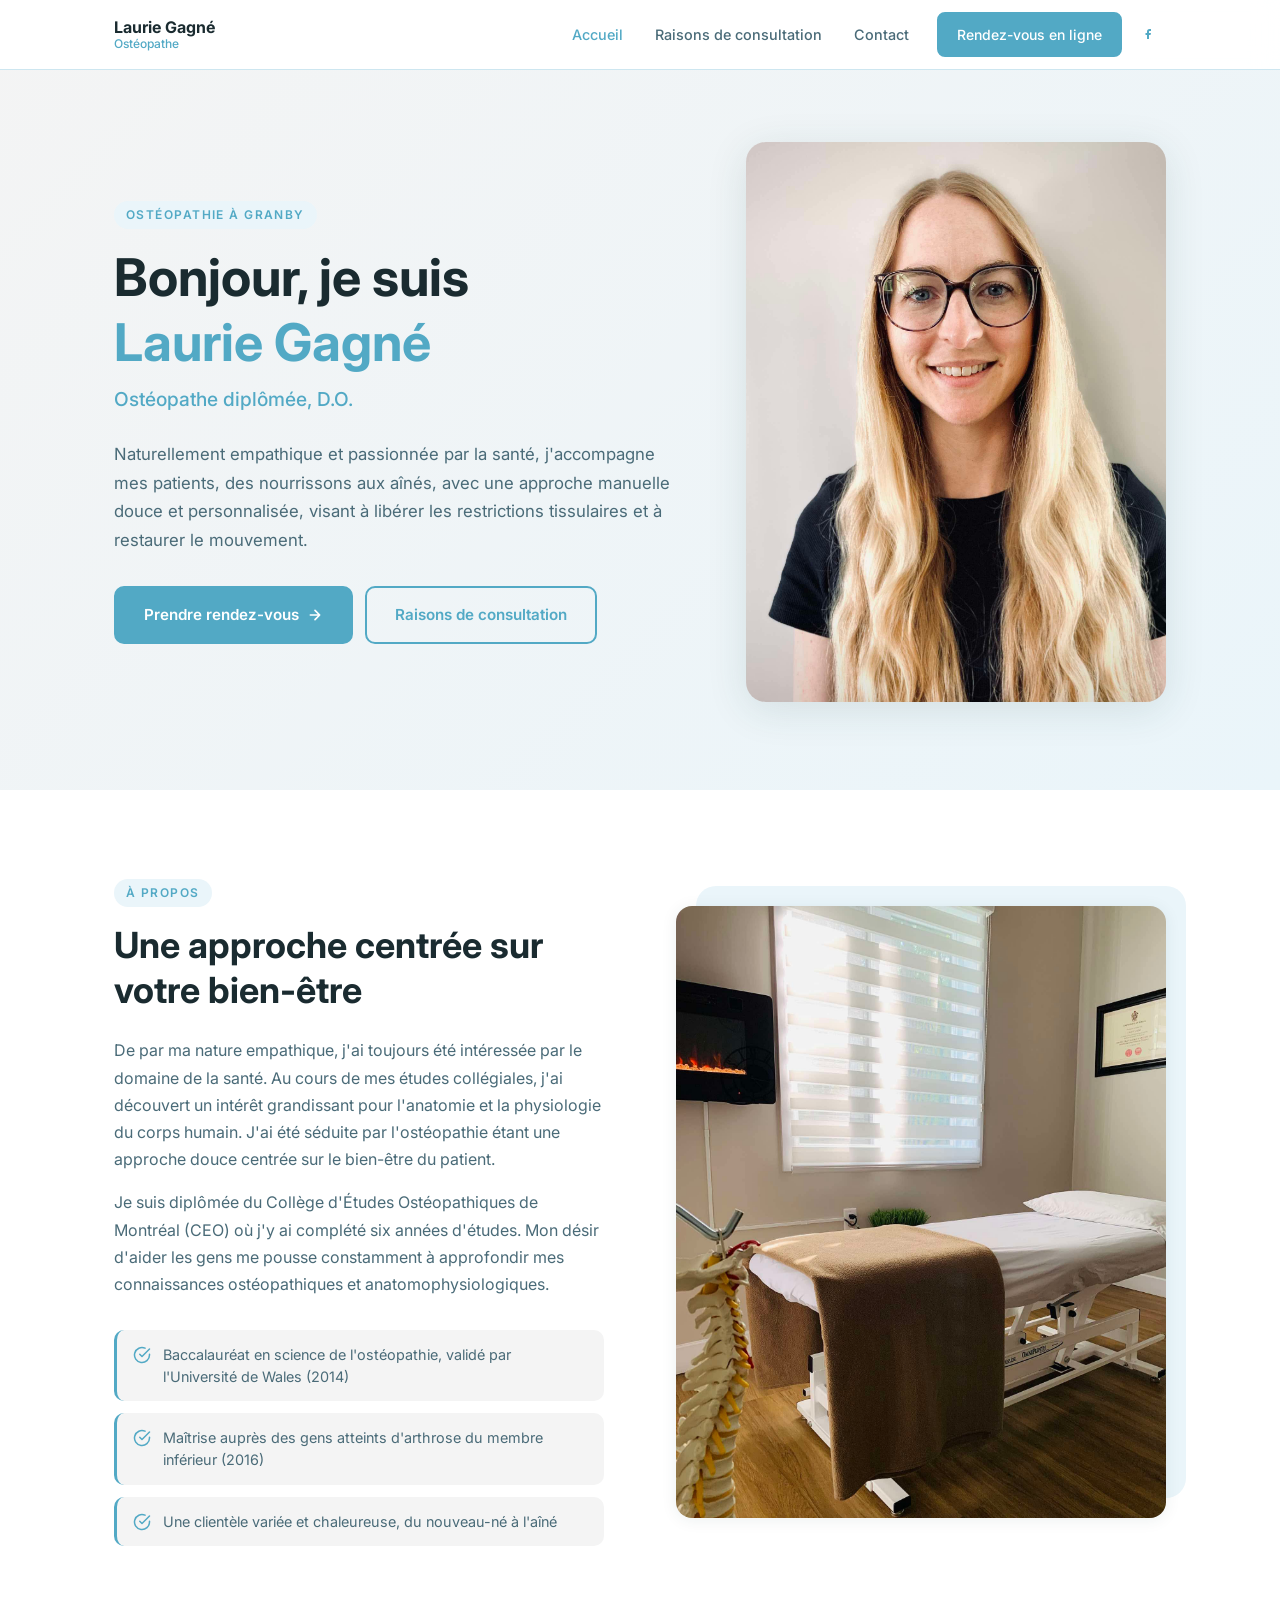
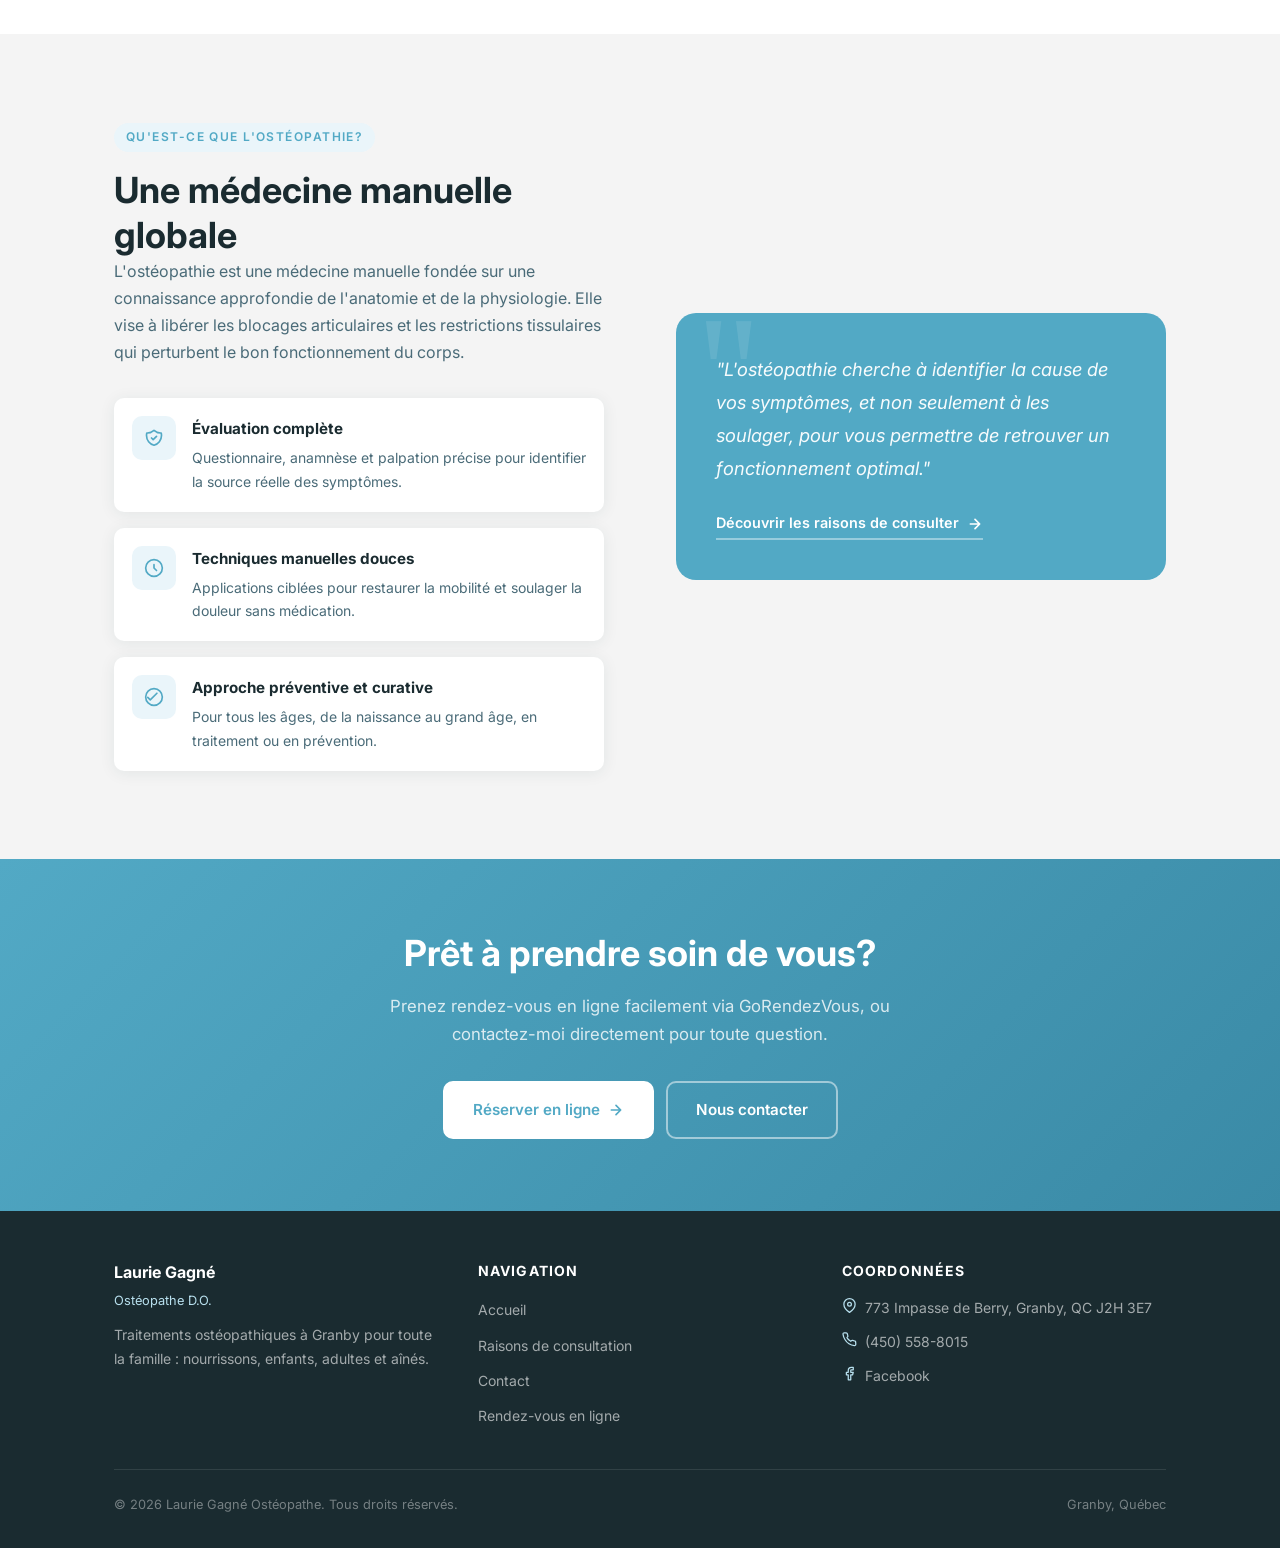
==== index.html @ c9e12b40 "initial commit" ====
<!DOCTYPE html>
<html lang="fr">
<head>
  <meta charset="UTF-8" />
  <meta name="viewport" content="width=device-width, initial-scale=1.0" />
  <title>Laurie Gagné Ostéopathe – Granby, QC</title>
  <meta name="description" content="Laurie Gagné, ostéopathe diplômée à Granby. Traitements manuels pour nourrissons, enfants, adultes et aînés. Prenez rendez-vous en ligne." />
  <link rel="preconnect" href="https://fonts.googleapis.com" />
  <link rel="preconnect" href="https://fonts.gstatic.com" crossorigin />
  <link href="https://fonts.googleapis.com/css2?family=Inter:wght@400;500;600;700&display=swap" rel="stylesheet" />
  <link rel="stylesheet" href="styles.css" />
</head>
<body>

  <!-- NAVIGATION -->
  <nav class="navbar">
    <div class="container">
      <a href="index.html" class="nav-brand">
        <span class="nav-brand-name">Laurie Gagné</span>
        <span class="nav-brand-title">Ostéopathe</span>
      </a>
      <button class="nav-toggle" id="navToggle" aria-label="Menu">
        <span></span><span></span><span></span>
      </button>
      <ul class="nav-links" id="navLinks">
        <li><a href="index.html" class="active">Accueil</a></li>
        <li><a href="raisons-de-consultation.html">Raisons de consultation</a></li>
        <li><a href="contact.html">Contact</a></li>
        <li>
          <a href="https://www.gorendezvous.com/lauriegagneosteo" target="_blank" rel="noopener" class="btn btn-primary">
            Rendez-vous en ligne
          </a>
        </li>
        <li>
          <a href="https://www.facebook.com/lauriegagneosteo" target="_blank" rel="noopener" class="nav-facebook" aria-label="Facebook">
            <svg viewBox="0 0 24 24" xmlns="http://www.w3.org/2000/svg">
              <path d="M18 2h-3a5 5 0 0 0-5 5v3H7v4h3v8h4v-8h3l1-4h-4V7a1 1 0 0 1 1-1h3z"/>
            </svg>
          </a>
        </li>
      </ul>
    </div>
  </nav>

  <!-- HERO -->
  <section class="hero">
    <div class="container">
      <div class="hero-inner">
        <div class="hero-content">
          <span class="section-label">Ostéopathie à Granby</span>
          <h1>Bonjour, je suis<br><span>Laurie Gagné</span></h1>
          <p class="hero-subtitle">Ostéopathe diplômée, D.O.</p>
          <p class="hero-text">
            Naturellement empathique et passionnée par la santé, j'accompagne mes patients, des nourrissons aux aînés, avec une approche manuelle douce et personnalisée, visant à libérer les restrictions tissulaires et à restaurer le mouvement.
          </p>
          <div class="hero-actions">
            <a href="https://www.gorendezvous.com/lauriegagneosteo" target="_blank" rel="noopener" class="btn btn-primary">
              Prendre rendez-vous
              <svg width="16" height="16" viewBox="0 0 24 24" fill="none" stroke="currentColor" stroke-width="2.5" stroke-linecap="round" stroke-linejoin="round"><path d="M5 12h14M12 5l7 7-7 7"/></svg>
            </a>
            <a href="raisons-de-consultation.html" class="btn btn-outline">
              Raisons de consultation
            </a>
          </div>
        </div>

        <div class="hero-image-wrap">
          <img src="public/Laurie_Gagne.jpeg" alt="Laurie Gagné, ostéopathe" class="hero-photo" />
        </div>
      </div>
    </div>
  </section>

  <!-- ABOUT -->
  <section class="about">
    <div class="container">
      <div class="about-inner">
        <div class="about-content">
          <span class="section-label">À propos</span>
          <h2>Une approche centrée sur votre bien-être</h2>
          <p>
            De par ma nature empathique, j'ai toujours été intéressée par le domaine de la santé. Au cours de mes études collégiales, j'ai découvert un intérêt grandissant pour l'anatomie et la physiologie du corps humain. J'ai été séduite par l'ostéopathie étant une approche douce centrée sur le bien-être du patient.
          </p>
          <p>
            Je suis diplômée du Collège d'Études Ostéopathiques de Montréal (CEO) où j'y ai complété six années d'études. Mon désir d'aider les gens me pousse constamment à approfondir mes connaissances ostéopathiques et anatomophysiologiques.
          </p>
          <div class="credentials">
            <div class="credential-item">
              <svg viewBox="0 0 24 24" fill="none" stroke-width="2" stroke-linecap="round" stroke-linejoin="round"><path d="M22 11.08V12a10 10 0 1 1-5.93-9.14"/><polyline points="22 4 12 14.01 9 11.01"/></svg>
              <span>Baccalauréat en science de l'ostéopathie, validé par l'Université de Wales (2014)</span>
            </div>
            <div class="credential-item">
              <svg viewBox="0 0 24 24" fill="none" stroke-width="2" stroke-linecap="round" stroke-linejoin="round"><path d="M22 11.08V12a10 10 0 1 1-5.93-9.14"/><polyline points="22 4 12 14.01 9 11.01"/></svg>
              <span>Maîtrise auprès des gens atteints d'arthrose du membre inférieur (2016)</span>
            </div>
            <div class="credential-item">
              <svg viewBox="0 0 24 24" fill="none" stroke-width="2" stroke-linecap="round" stroke-linejoin="round"><path d="M22 11.08V12a10 10 0 1 1-5.93-9.14"/><polyline points="22 4 12 14.01 9 11.01"/></svg>
              <span>Une clientèle variée et chaleureuse, du nouveau-né à l'aîné</span>
            </div>
          </div>
        </div>

        <div class="about-image-wrap">
          <div class="about-image-bg"></div>
          <img src="public/salon.jpeg" alt="Cabinet d'ostéopathie de Laurie Gagné" class="about-image" />
        </div>
      </div>
    </div>
  </section>

  <!-- OSTEOPATHY -->
  <section class="osteopathy">
    <div class="container">
      <div class="osteopathy-inner">
        <div>
          <span class="section-label">Qu'est-ce que l'ostéopathie?</span>
          <h2>Une médecine manuelle globale</h2>
          <p>
            L'ostéopathie est une médecine manuelle fondée sur une connaissance approfondie de l'anatomie et de la physiologie. Elle vise à libérer les blocages articulaires et les restrictions tissulaires qui perturbent le bon fonctionnement du corps.
          </p>

          <div class="osteopathy-features">
            <div class="feature-card">
              <div class="feature-icon">
                <svg viewBox="0 0 24 24" fill="none" stroke-width="2" stroke-linecap="round" stroke-linejoin="round"><path d="M9 12l2 2 4-4m5.618-4.016A11.955 11.955 0 0 1 12 2.944a11.955 11.955 0 0 1-8.618 3.04A12.02 12.02 0 0 0 3 9c0 5.591 3.824 10.29 9 11.622 5.176-1.332 9-6.03 9-11.622 0-1.042-.133-2.052-.382-3.016z"/></svg>
              </div>
              <div class="feature-text">
                <strong>Évaluation complète</strong>
                <p>Questionnaire, anamnèse et palpation précise pour identifier la source réelle des symptômes.</p>
              </div>
            </div>
            <div class="feature-card">
              <div class="feature-icon">
                <svg viewBox="0 0 24 24" fill="none" stroke-width="2" stroke-linecap="round" stroke-linejoin="round"><circle cx="12" cy="12" r="10"/><path d="M12 8v4l3 3"/></svg>
              </div>
              <div class="feature-text">
                <strong>Techniques manuelles douces</strong>
                <p>Applications ciblées pour restaurer la mobilité et soulager la douleur sans médication.</p>
              </div>
            </div>
            <div class="feature-card">
              <div class="feature-icon">
                <svg viewBox="0 0 24 24" fill="none" stroke-width="2" stroke-linecap="round" stroke-linejoin="round"><path d="M4.5 12.5l3 3 8-8"/><path d="M2 12C2 6.477 6.477 2 12 2s10 4.477 10 10-4.477 10-10 10S2 17.523 2 12z"/></svg>
              </div>
              <div class="feature-text">
                <strong>Approche préventive et curative</strong>
                <p>Pour tous les âges, de la naissance au grand âge, en traitement ou en prévention.</p>
              </div>
            </div>
          </div>
        </div>

        <div class="osteopathy-quote">
          <blockquote>
            "L'ostéopathie cherche à identifier la cause de vos symptômes, et non seulement à les soulager, pour vous permettre de retrouver un fonctionnement optimal."
          </blockquote>
          <a href="raisons-de-consultation.html" class="osteopathy-quote-cta">
            Découvrir les raisons de consulter
            <svg width="16" height="16" viewBox="0 0 24 24" fill="none" stroke="currentColor" stroke-width="2.5" stroke-linecap="round" stroke-linejoin="round"><path d="M5 12h14M12 5l7 7-7 7"/></svg>
          </a>
        </div>
      </div>
    </div>
  </section>

  <!-- CTA BANNER -->
  <section class="cta-banner">
    <div class="container">
      <div class="cta-banner-inner">
        <h2>Prêt à prendre soin de vous?</h2>
        <p>Prenez rendez-vous en ligne facilement via GoRendezVous, ou contactez-moi directement pour toute question.</p>
        <div class="cta-banner-actions">
          <a href="https://www.gorendezvous.com/lauriegagneosteo" target="_blank" rel="noopener" class="btn btn-white">
            Réserver en ligne
            <svg width="16" height="16" viewBox="0 0 24 24" fill="none" stroke="currentColor" stroke-width="2.5" stroke-linecap="round" stroke-linejoin="round"><path d="M5 12h14M12 5l7 7-7 7"/></svg>
          </a>
          <a href="contact.html" class="btn btn-outline" style="color:#fff; border-color:rgba(255,255,255,0.5);">
            Nous contacter
          </a>
        </div>
      </div>
    </div>
  </section>

  <!-- FOOTER -->
  <footer class="footer">
    <div class="container">
      <div class="footer-inner">
        <div>
          <div class="footer-brand-name">Laurie Gagné</div>
          <div class="footer-brand-title">Ostéopathe D.O.</div>
          <p>Traitements ostéopathiques à Granby pour toute la famille : nourrissons, enfants, adultes et aînés.</p>
        </div>
        <div>
          <div class="footer-heading">Navigation</div>
          <ul class="footer-links">
            <li><a href="index.html">Accueil</a></li>
            <li><a href="raisons-de-consultation.html">Raisons de consultation</a></li>
            <li><a href="contact.html">Contact</a></li>
            <li><a href="https://www.gorendezvous.com/lauriegagneosteo" target="_blank" rel="noopener">Rendez-vous en ligne</a></li>
          </ul>
        </div>
        <div>
          <div class="footer-heading">Coordonnées</div>
          <div class="footer-contact-item">
            <svg viewBox="0 0 24 24" fill="none" stroke-width="2" stroke-linecap="round" stroke-linejoin="round"><path d="M21 10c0 7-9 13-9 13s-9-6-9-13a9 9 0 0 1 18 0z"/><circle cx="12" cy="10" r="3"/></svg>
            <span>773 Impasse de Berry, Granby, QC J2H 3E7</span>
          </div>
          <div class="footer-contact-item">
            <svg viewBox="0 0 24 24" fill="none" stroke-width="2" stroke-linecap="round" stroke-linejoin="round"><path d="M22 16.92v3a2 2 0 0 1-2.18 2 19.79 19.79 0 0 1-8.63-3.07A19.5 19.5 0 0 1 4.69 12 19.79 19.79 0 0 1 1.61 3.47 2 2 0 0 1 3.6 1.27h3a2 2 0 0 1 2 1.72c.127.96.361 1.903.7 2.81a2 2 0 0 1-.45 2.11L7.91 8.91a16 16 0 0 0 6 6l.96-.96a2 2 0 0 1 2.11-.45c.907.339 1.85.573 2.81.7A2 2 0 0 1 21.73 16.92z"/></svg>
            <a href="tel:4505588015">(450) 558-8015</a>
          </div>
          <div class="footer-contact-item">
            <svg viewBox="0 0 24 24" fill="none" stroke-width="2" stroke-linecap="round" stroke-linejoin="round"><path d="M18 2h-3a5 5 0 0 0-5 5v3H7v4h3v8h4v-8h3l1-4h-4V7a1 1 0 0 1 1-1h3z"/></svg>
            <a href="https://www.facebook.com/lauriegagneosteo" target="_blank" rel="noopener">Facebook</a>
          </div>
        </div>
      </div>
      <div class="footer-bottom">
        <span>© <span id="year"></span> Laurie Gagné Ostéopathe. Tous droits réservés.</span>
        <span>Granby, Québec</span>
      </div>
    </div>
  </footer>

  <script>
    const toggle = document.getElementById('navToggle');
    const links  = document.getElementById('navLinks');
    toggle.addEventListener('click', () => {
      toggle.classList.toggle('open');
      links.classList.toggle('open');
    });
    document.getElementById('year').textContent = new Date().getFullYear();
  </script>
</body>
</html>
---- styles.css ----
/* =============================================
   RESET & BASE
   ============================================= */
*, *::before, *::after {
  box-sizing: border-box;
  margin: 0;
  padding: 0;
}

:root {
  --primary:       #52a9c5;
  --primary-dark:  #3a8aa6;
  --primary-light: #EAF5FA;
  --accent:        #B8E0EE;
  --text:          #1A2B30;
  --text-muted:    #4A6B78;
  --bg:            #FFFFFF;
  --bg-alt:        #f4f4f4;
  --border:        #CDE6F0;
  --radius:        10px;
  --shadow:        0 2px 16px rgba(30, 70, 62, 0.08);
  --shadow-lg:     0 8px 40px rgba(30, 70, 62, 0.12);
  --nav-height:    70px;
  --font:          'Inter', system-ui, -apple-system, sans-serif;
}

html {
  scroll-behavior: smooth;
}

body {
  font-family: var(--font);
  color: var(--text);
  background: var(--bg);
  line-height: 1.7;
  font-size: 16px;
}

img {
  max-width: 100%;
  display: block;
}

a {
  color: inherit;
  text-decoration: none;
}

ul {
  list-style: none;
}

/* =============================================
   TYPOGRAPHY
   ============================================= */
h1, h2, h3, h4 {
  font-weight: 700;
  line-height: 1.25;
  color: var(--text);
}

h1 { font-size: clamp(2rem, 5vw, 3.25rem); }
h2 { font-size: clamp(1.5rem, 3vw, 2.25rem); }
h3 { font-size: 1.25rem; }

p {
  color: var(--text-muted);
  max-width: 68ch;
}

.section-label {
  display: inline-block;
  font-size: 0.75rem;
  font-weight: 600;
  letter-spacing: 0.12em;
  text-transform: uppercase;
  color: var(--primary);
  background: var(--primary-light);
  padding: 4px 12px;
  border-radius: 100px;
  margin-bottom: 1rem;
}

/* =============================================
   LAYOUT
   ============================================= */
.container {
  width: 100%;
  max-width: 1100px;
  margin: 0 auto;
  padding: 0 24px;
}

section {
  padding: 88px 0;
}

/* =============================================
   BUTTONS
   ============================================= */
.btn {
  display: inline-flex;
  align-items: center;
  gap: 8px;
  padding: 14px 28px;
  border-radius: var(--radius);
  font-weight: 600;
  font-size: 0.95rem;
  cursor: pointer;
  transition: all 0.2s ease;
  border: 2px solid transparent;
  font-family: var(--font);
}

.btn-primary {
  background: var(--primary);
  color: #fff;
  border-color: var(--primary);
}

.btn-primary:hover {
  background: var(--primary-dark);
  border-color: var(--primary-dark);
  transform: translateY(-1px);
  box-shadow: 0 4px 16px rgba(62, 123, 110, 0.35);
}

.btn-outline {
  background: transparent;
  color: var(--primary);
  border-color: var(--primary);
}

.btn-outline:hover {
  background: var(--primary-light);
  transform: translateY(-1px);
}

.btn-white {
  background: #fff;
  color: var(--primary);
  border-color: #fff;
}

.btn-white:hover {
  background: var(--primary-light);
  transform: translateY(-1px);
}

/* =============================================
   NAVIGATION
   ============================================= */
.navbar {
  position: fixed;
  top: 0;
  left: 0;
  right: 0;
  height: var(--nav-height);
  background: rgba(255, 255, 255, 0.95);
  backdrop-filter: blur(12px);
  -webkit-backdrop-filter: blur(12px);
  border-bottom: 1px solid var(--border);
  z-index: 1000;
  display: flex;
  align-items: center;
}

.navbar .container {
  display: flex;
  align-items: center;
  justify-content: space-between;
  width: 100%;
}

.nav-brand {
  display: flex;
  flex-direction: column;
  line-height: 1.2;
}

.nav-brand-name {
  font-weight: 700;
  font-size: 1rem;
  color: var(--text);
}

.nav-brand-title {
  font-size: 0.75rem;
  color: var(--primary);
  font-weight: 500;
}

.nav-links {
  display: flex;
  align-items: center;
  gap: 8px;
}

.nav-links a {
  font-size: 0.9rem;
  font-weight: 500;
  color: var(--text-muted);
  padding: 8px 12px;
  border-radius: 8px;
  transition: color 0.2s, background 0.2s;
}

.nav-links a:hover {
  color: var(--primary);
  background: var(--primary-light);
}

.nav-links a.active {
  color: var(--primary);
}

.nav-links .btn {
  padding: 9px 18px;
  font-size: 0.875rem;
  margin-left: 8px;
  color: #fff;
}

.nav-links .nav-facebook {
  display: flex;
  align-items: center;
  justify-content: center;
  width: 36px;
  height: 36px;
  border-radius: 8px;
  transition: background 0.2s;
}

.nav-links .nav-facebook:hover {
  background: var(--primary-light);
}

.nav-links .nav-facebook svg {
  width: 18px;
  height: 18px;
  fill: var(--primary);
}

/* Mobile menu */
.nav-toggle {
  display: none;
  flex-direction: column;
  gap: 5px;
  cursor: pointer;
  padding: 8px;
  border-radius: 8px;
  transition: background 0.2s;
  background: none;
  border: none;
}

.nav-toggle:hover {
  background: var(--primary-light);
}

.nav-toggle span {
  display: block;
  width: 22px;
  height: 2px;
  background: var(--text);
  border-radius: 2px;
  transition: all 0.25s ease;
}

.nav-toggle.open span:nth-child(1) {
  transform: translateY(7px) rotate(45deg);
}

.nav-toggle.open span:nth-child(2) {
  opacity: 0;
}

.nav-toggle.open span:nth-child(3) {
  transform: translateY(-7px) rotate(-45deg);
}

/* =============================================
   HERO
   ============================================= */
.hero {
  padding-top: calc(var(--nav-height) + 72px);
  padding-bottom: 88px;
  background: linear-gradient(135deg, var(--bg-alt) 0%, var(--primary-light) 100%);
  overflow: hidden;
}

.hero-inner {
  display: grid;
  grid-template-columns: 1fr 420px;
  gap: 64px;
  align-items: center;
}

.hero-content h1 {
  margin-bottom: 0.5rem;
}

.hero-content h1 span {
  color: var(--primary);
}

.hero-subtitle {
  font-size: 1.2rem;
  font-weight: 500;
  color: var(--primary);
  margin-bottom: 1.5rem;
}

.hero-text {
  font-size: 1.05rem;
  margin-bottom: 2rem;
  max-width: 52ch;
}

.hero-actions {
  display: flex;
  gap: 12px;
  flex-wrap: wrap;
}

.hero-image-wrap {
  position: relative;
}

.hero-photo {
  width: 100%;
  aspect-ratio: 3/4;
  border-radius: 20px;
  object-fit: cover;
  box-shadow: var(--shadow-lg);
}

.hero-photo-placeholder {
  width: 100%;
  aspect-ratio: 3/4;
  border-radius: 20px;
  background: linear-gradient(160deg, var(--accent) 0%, var(--primary-light) 100%);
  display: flex;
  flex-direction: column;
  align-items: center;
  justify-content: center;
  gap: 12px;
  color: var(--primary);
  border: 2px dashed var(--primary);
  font-size: 0.9rem;
  font-weight: 500;
  text-align: center;
  padding: 24px;
}

.hero-photo-placeholder svg {
  width: 48px;
  height: 48px;
  opacity: 0.5;
}

.hero-badge {
  position: absolute;
  bottom: -20px;
  left: -20px;
  background: #fff;
  border-radius: var(--radius);
  padding: 14px 18px;
  box-shadow: var(--shadow-lg);
  display: flex;
  align-items: center;
  gap: 12px;
}

.hero-badge-icon {
  width: 40px;
  height: 40px;
  background: var(--primary-light);
  border-radius: 10px;
  display: flex;
  align-items: center;
  justify-content: center;
}

.hero-badge-icon svg {
  width: 20px;
  height: 20px;
  stroke: var(--primary);
}

.hero-badge-text strong {
  display: block;
  font-size: 0.95rem;
  color: var(--text);
}

.hero-badge-text span {
  font-size: 0.78rem;
  color: var(--text-muted);
}

/* =============================================
   ABOUT SECTION
   ============================================= */
.about-inner {
  display: grid;
  grid-template-columns: 1fr 1fr;
  gap: 72px;
  align-items: center;
}

.about-content h2 {
  margin-bottom: 1.5rem;
}

.about-content p {
  margin-bottom: 1rem;
}

.credentials {
  display: flex;
  flex-direction: column;
  gap: 12px;
  margin-top: 2rem;
}

.credential-item {
  display: flex;
  align-items: flex-start;
  gap: 12px;
  padding: 14px 16px;
  background: var(--bg-alt);
  border-radius: var(--radius);
  border-left: 3px solid var(--primary);
}

.credential-item svg {
  width: 18px;
  height: 18px;
  stroke: var(--primary);
  flex-shrink: 0;
  margin-top: 2px;
}

.credential-item span {
  font-size: 0.9rem;
  color: var(--text-muted);
  line-height: 1.5;
}

.about-image-wrap {
  position: relative;
}

.about-image-bg {
  position: absolute;
  inset: -20px -20px 20px 20px;
  background: var(--primary-light);
  border-radius: 20px;
  z-index: 0;
}

.about-image {
  position: relative;
  z-index: 1;
  width: 100%;
  aspect-ratio: 4/5;
  border-radius: 16px;
  object-fit: cover;
  box-shadow: var(--shadow);
}

.about-image-placeholder {
  position: relative;
  z-index: 1;
  width: 100%;
  aspect-ratio: 4/5;
  border-radius: 16px;
  background: var(--primary-light);
  display: flex;
  align-items: center;
  justify-content: center;
  font-size: 0.85rem;
  color: var(--primary);
  font-weight: 500;
  border: 2px dashed var(--primary);
  text-align: center;
  padding: 24px;
}

/* =============================================
   OSTEOPATHY SECTION
   ============================================= */
.osteopathy {
  background: var(--bg-alt);
}

.osteopathy-inner {
  display: grid;
  grid-template-columns: 1fr 1fr;
  gap: 72px;
  align-items: center;
}

.osteopathy-features {
  display: flex;
  flex-direction: column;
  gap: 16px;
  margin-top: 2rem;
}

.feature-card {
  display: flex;
  gap: 16px;
  padding: 18px;
  background: #fff;
  border-radius: var(--radius);
  box-shadow: var(--shadow);
  transition: transform 0.2s, box-shadow 0.2s;
}

.feature-card:hover {
  transform: translateY(-2px);
  box-shadow: var(--shadow-lg);
}

.feature-icon {
  width: 44px;
  height: 44px;
  background: var(--primary-light);
  border-radius: 10px;
  display: flex;
  align-items: center;
  justify-content: center;
  flex-shrink: 0;
}

.feature-icon svg {
  width: 20px;
  height: 20px;
  stroke: var(--primary);
}

.feature-text strong {
  display: block;
  margin-bottom: 4px;
  color: var(--text);
  font-size: 0.95rem;
}

.feature-text p {
  font-size: 0.875rem;
  margin: 0;
}

.osteopathy-quote {
  background: var(--primary);
  color: #fff;
  border-radius: 20px;
  padding: 40px;
  position: relative;
  overflow: hidden;
}

.osteopathy-quote::before {
  content: '"';
  position: absolute;
  top: -20px;
  left: 20px;
  font-size: 160px;
  font-family: Georgia, serif;
  color: rgba(255,255,255,0.1);
  line-height: 1;
}

.osteopathy-quote blockquote {
  font-size: 1.15rem;
  line-height: 1.8;
  color: rgba(255,255,255,0.95);
  font-style: italic;
  position: relative;
  z-index: 1;
  margin-bottom: 1.5rem;
}

.osteopathy-quote-cta {
  display: inline-flex;
  align-items: center;
  gap: 8px;
  color: #fff;
  font-weight: 600;
  font-size: 0.9rem;
  text-decoration: none;
  border-bottom: 2px solid rgba(255,255,255,0.4);
  padding-bottom: 2px;
  transition: border-color 0.2s;
}

.osteopathy-quote-cta:hover {
  border-color: #fff;
}

/* =============================================
   CTA BANNER
   ============================================= */
.cta-banner {
  background: linear-gradient(135deg, var(--primary) 0%, var(--primary-dark) 100%);
  padding: 72px 0;
}

.cta-banner-inner {
  text-align: center;
}

.cta-banner h2 {
  color: #fff;
  margin-bottom: 1rem;
}

.cta-banner p {
  color: rgba(255,255,255,0.8);
  font-size: 1.05rem;
  margin: 0 auto 2rem;
  max-width: 52ch;
}

.cta-banner-actions {
  display: flex;
  gap: 12px;
  justify-content: center;
  flex-wrap: wrap;
}

/* =============================================
   PAGE HERO (inner pages)
   ============================================= */
.page-hero {
  padding-top: calc(var(--nav-height) + 56px);
  padding-bottom: 56px;
  background: linear-gradient(135deg, var(--bg-alt) 0%, var(--primary-light) 100%);
  text-align: center;
}

.page-hero h1 {
  margin-bottom: 1rem;
}

.page-hero p {
  font-size: 1.1rem;
  margin: 0 auto;
  max-width: 56ch;
}

/* =============================================
   CONSULTATION REASONS PAGE
   ============================================= */
.reasons-intro {
  text-align: center;
  margin-bottom: 56px;
}

.reasons-intro p {
  margin: 0 auto;
}

.reasons-grid {
  display: grid;
  grid-template-columns: repeat(auto-fit, minmax(300px, 1fr));
  gap: 28px;
}

.reason-card {
  background: #fff;
  border: 1px solid var(--border);
  border-radius: 16px;
  padding: 28px;
  transition: transform 0.2s, box-shadow 0.2s;
}

.reason-card:hover {
  transform: translateY(-3px);
  box-shadow: var(--shadow-lg);
}

.reason-card-header {
  display: flex;
  align-items: center;
  gap: 14px;
  margin-bottom: 16px;
}

.reason-card-icon {
  width: 48px;
  height: 48px;
  background: var(--primary-light);
  border-radius: 12px;
  display: flex;
  align-items: center;
  justify-content: center;
  flex-shrink: 0;
}

.reason-card-icon svg {
  width: 22px;
  height: 22px;
  stroke: var(--primary);
}

.reason-card h3 {
  color: var(--text);
}

.reason-card ul {
  display: flex;
  flex-direction: column;
  gap: 8px;
}

.reason-card ul li {
  display: flex;
  align-items: flex-start;
  gap: 10px;
  font-size: 0.9rem;
  color: var(--text-muted);
  line-height: 1.5;
}

.reason-card ul li::before {
  content: '';
  width: 6px;
  height: 6px;
  background: var(--primary);
  border-radius: 50%;
  flex-shrink: 0;
  margin-top: 7px;
}

.reasons-note {
  margin-top: 48px;
  padding: 24px 28px;
  background: var(--primary-light);
  border-radius: var(--radius);
  border-left: 4px solid var(--primary);
  font-size: 0.9rem;
  color: var(--text-muted);
}

.reasons-note strong {
  color: var(--text);
}

/* =============================================
   CONTACT PAGE
   ============================================= */
.contact-inner {
  display: grid;
  grid-template-columns: 380px 1fr;
  gap: 56px;
  align-items: start;
}

.contact-info h2 {
  margin-bottom: 0.75rem;
}

.contact-info > p {
  margin-bottom: 2rem;
}

.contact-details {
  display: flex;
  flex-direction: column;
  gap: 16px;
  margin-bottom: 2rem;
}

.contact-detail {
  display: flex;
  align-items: flex-start;
  gap: 14px;
}

.contact-detail-icon {
  width: 40px;
  height: 40px;
  background: var(--primary-light);
  border-radius: 10px;
  display: flex;
  align-items: center;
  justify-content: center;
  flex-shrink: 0;
}

.contact-detail-icon svg {
  width: 18px;
  height: 18px;
  stroke: var(--primary);
}

.contact-detail-text strong {
  display: block;
  font-size: 0.875rem;
  color: var(--text-muted);
  font-weight: 500;
  margin-bottom: 2px;
}

.contact-detail-text a,
.contact-detail-text span {
  font-size: 0.95rem;
  color: var(--text);
  font-weight: 500;
}

.contact-detail-text a:hover {
  color: var(--primary);
  text-decoration: underline;
}

.contact-social {
  display: flex;
  gap: 10px;
  margin-top: 0.5rem;
}

.contact-social a {
  display: flex;
  align-items: center;
  gap: 8px;
  padding: 10px 16px;
  background: var(--bg-alt);
  border-radius: 8px;
  font-size: 0.875rem;
  font-weight: 500;
  color: var(--text);
  transition: background 0.2s, color 0.2s;
  border: 1px solid var(--border);
}

.contact-social a:hover {
  background: var(--primary-light);
  color: var(--primary);
  border-color: var(--primary);
}

.contact-social svg {
  width: 16px;
  height: 16px;
  fill: currentColor;
}

.contact-form-wrap {
  background: var(--bg-alt);
  border-radius: 20px;
  padding: 40px;
}

.contact-form-wrap h3 {
  margin-bottom: 1.5rem;
  color: var(--text);
}

.form-row {
  display: grid;
  grid-template-columns: 1fr 1fr;
  gap: 16px;
}

.form-group {
  display: flex;
  flex-direction: column;
  gap: 6px;
  margin-bottom: 16px;
}

.form-group label {
  font-size: 0.875rem;
  font-weight: 600;
  color: var(--text);
}

.form-group input,
.form-group textarea {
  padding: 12px 16px;
  border: 1.5px solid var(--border);
  border-radius: var(--radius);
  font-family: var(--font);
  font-size: 0.95rem;
  color: var(--text);
  background: #fff;
  transition: border-color 0.2s, box-shadow 0.2s;
  outline: none;
}

.form-group input:focus,
.form-group textarea:focus {
  border-color: var(--primary);
  box-shadow: 0 0 0 3px rgba(62, 123, 110, 0.12);
}

.form-group input::placeholder,
.form-group textarea::placeholder {
  color: #AABDB9;
}

.form-group textarea {
  resize: vertical;
  min-height: 120px;
}

.form-submit {
  width: 100%;
  justify-content: center;
  padding: 15px;
}

.form-success {
  display: none;
  text-align: center;
  padding: 24px;
  background: var(--primary-light);
  border-radius: var(--radius);
  color: var(--primary);
  font-weight: 600;
  margin-top: 16px;
}

.form-success.show {
  display: block;
}

/* =============================================
   MAP
   ============================================= */
.map-section {
  padding: 0 0 88px;
}

.map-embed {
  width: 100%;
  height: 380px;
  border-radius: 16px;
  overflow: hidden;
  box-shadow: var(--shadow);
  border: 1px solid var(--border);
}

.map-embed iframe {
  width: 100%;
  height: 100%;
  border: none;
}

/* =============================================
   FOOTER
   ============================================= */
.footer {
  background: var(--text);
  color: rgba(255,255,255,0.7);
  padding: 48px 0 32px;
}

.footer-inner {
  display: grid;
  grid-template-columns: 1fr 1fr 1fr;
  gap: 40px;
  margin-bottom: 40px;
}

.footer-brand-name {
  font-weight: 700;
  font-size: 1rem;
  color: #fff;
  margin-bottom: 4px;
}

.footer-brand-title {
  font-size: 0.8rem;
  color: var(--accent);
  margin-bottom: 12px;
}

.footer p {
  font-size: 0.875rem;
  color: rgba(255,255,255,0.6);
  max-width: none;
}

.footer-heading {
  font-weight: 700;
  font-size: 0.875rem;
  color: #fff;
  text-transform: uppercase;
  letter-spacing: 0.08em;
  margin-bottom: 14px;
}

.footer-links {
  display: flex;
  flex-direction: column;
  gap: 8px;
}

.footer-links a {
  font-size: 0.875rem;
  color: rgba(255,255,255,0.6);
  transition: color 0.2s;
}

.footer-links a:hover {
  color: var(--accent);
}

.footer-contact-item {
  display: flex;
  align-items: flex-start;
  gap: 8px;
  margin-bottom: 10px;
  font-size: 0.875rem;
  color: rgba(255,255,255,0.6);
}

.footer-contact-item svg {
  width: 15px;
  height: 15px;
  stroke: var(--accent);
  flex-shrink: 0;
  margin-top: 2px;
}

.footer-bottom {
  border-top: 1px solid rgba(255,255,255,0.1);
  padding-top: 24px;
  display: flex;
  justify-content: space-between;
  align-items: center;
  font-size: 0.8rem;
  color: rgba(255,255,255,0.4);
  flex-wrap: wrap;
  gap: 8px;
}

/* =============================================
   RESPONSIVE
   ============================================= */
@media (max-width: 900px) {
  .hero-inner {
    grid-template-columns: 1fr;
  }

  .hero-image-wrap {
    order: -1;
    max-width: 320px;
    margin: 0 auto;
  }

  .hero-badge {
    bottom: -16px;
    left: 0;
  }

  .about-inner,
  .osteopathy-inner {
    grid-template-columns: 1fr;
    gap: 48px;
  }

  .about-image-wrap {
    max-width: 360px;
  }

  .about-image-bg {
    display: none;
  }

  .contact-inner {
    grid-template-columns: 1fr;
  }

  .footer-inner {
    grid-template-columns: 1fr 1fr;
  }
}

@media (max-width: 640px) {
  section {
    padding: 64px 0;
  }

  .nav-links {
    display: none;
    position: absolute;
    top: var(--nav-height);
    left: 0;
    right: 0;
    background: #fff;
    border-bottom: 1px solid var(--border);
    padding: 16px 24px 24px;
    flex-direction: column;
    align-items: flex-start;
    box-shadow: 0 8px 32px rgba(0,0,0,0.08);
  }

  .nav-links.open {
    display: flex;
  }

  .nav-links .btn {
    margin-left: 0;
    margin-top: 8px;
    width: 100%;
    justify-content: center;
  }

  .nav-toggle {
    display: flex;
  }

  .hero-actions {
    flex-direction: column;
  }

  .hero-actions .btn {
    justify-content: center;
  }

  .form-row {
    grid-template-columns: 1fr;
  }

  .contact-form-wrap {
    padding: 24px;
  }

  .footer-inner {
    grid-template-columns: 1fr;
  }

  .footer-bottom {
    flex-direction: column;
    text-align: center;
  }
}
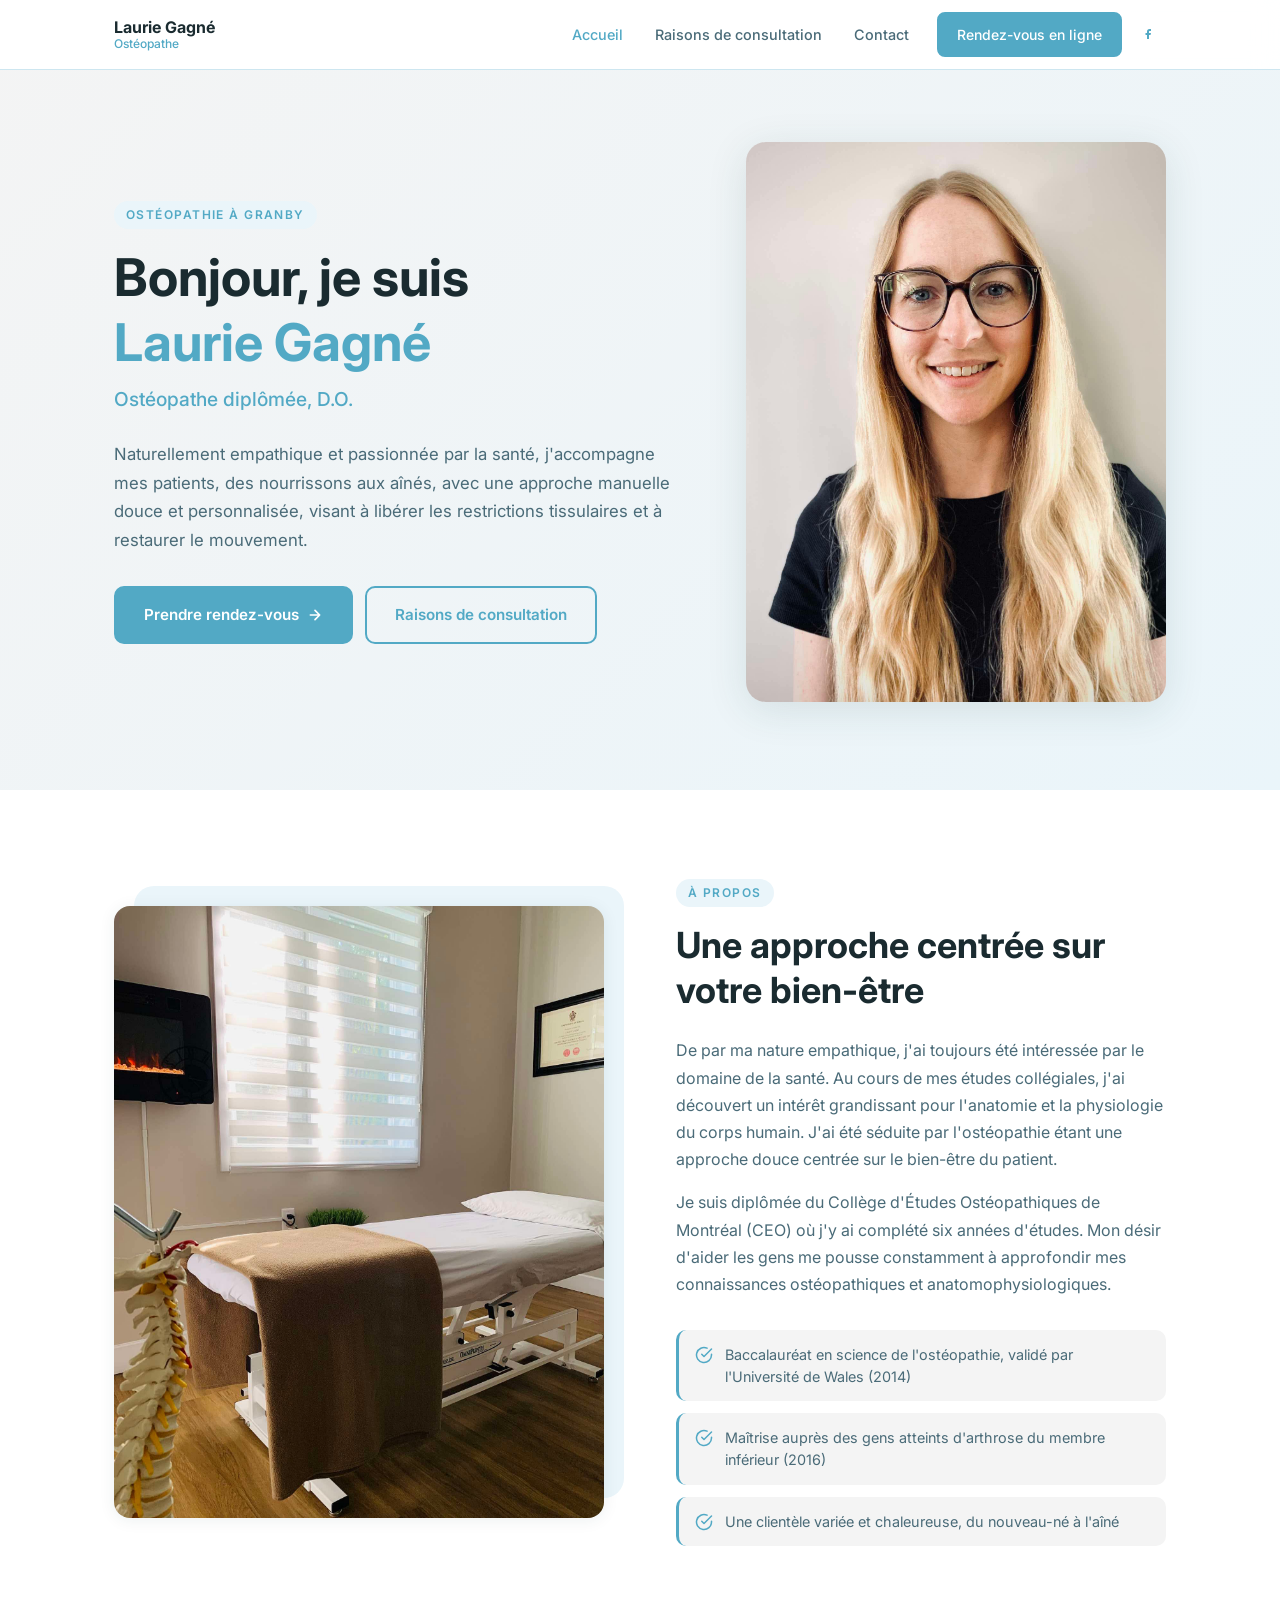
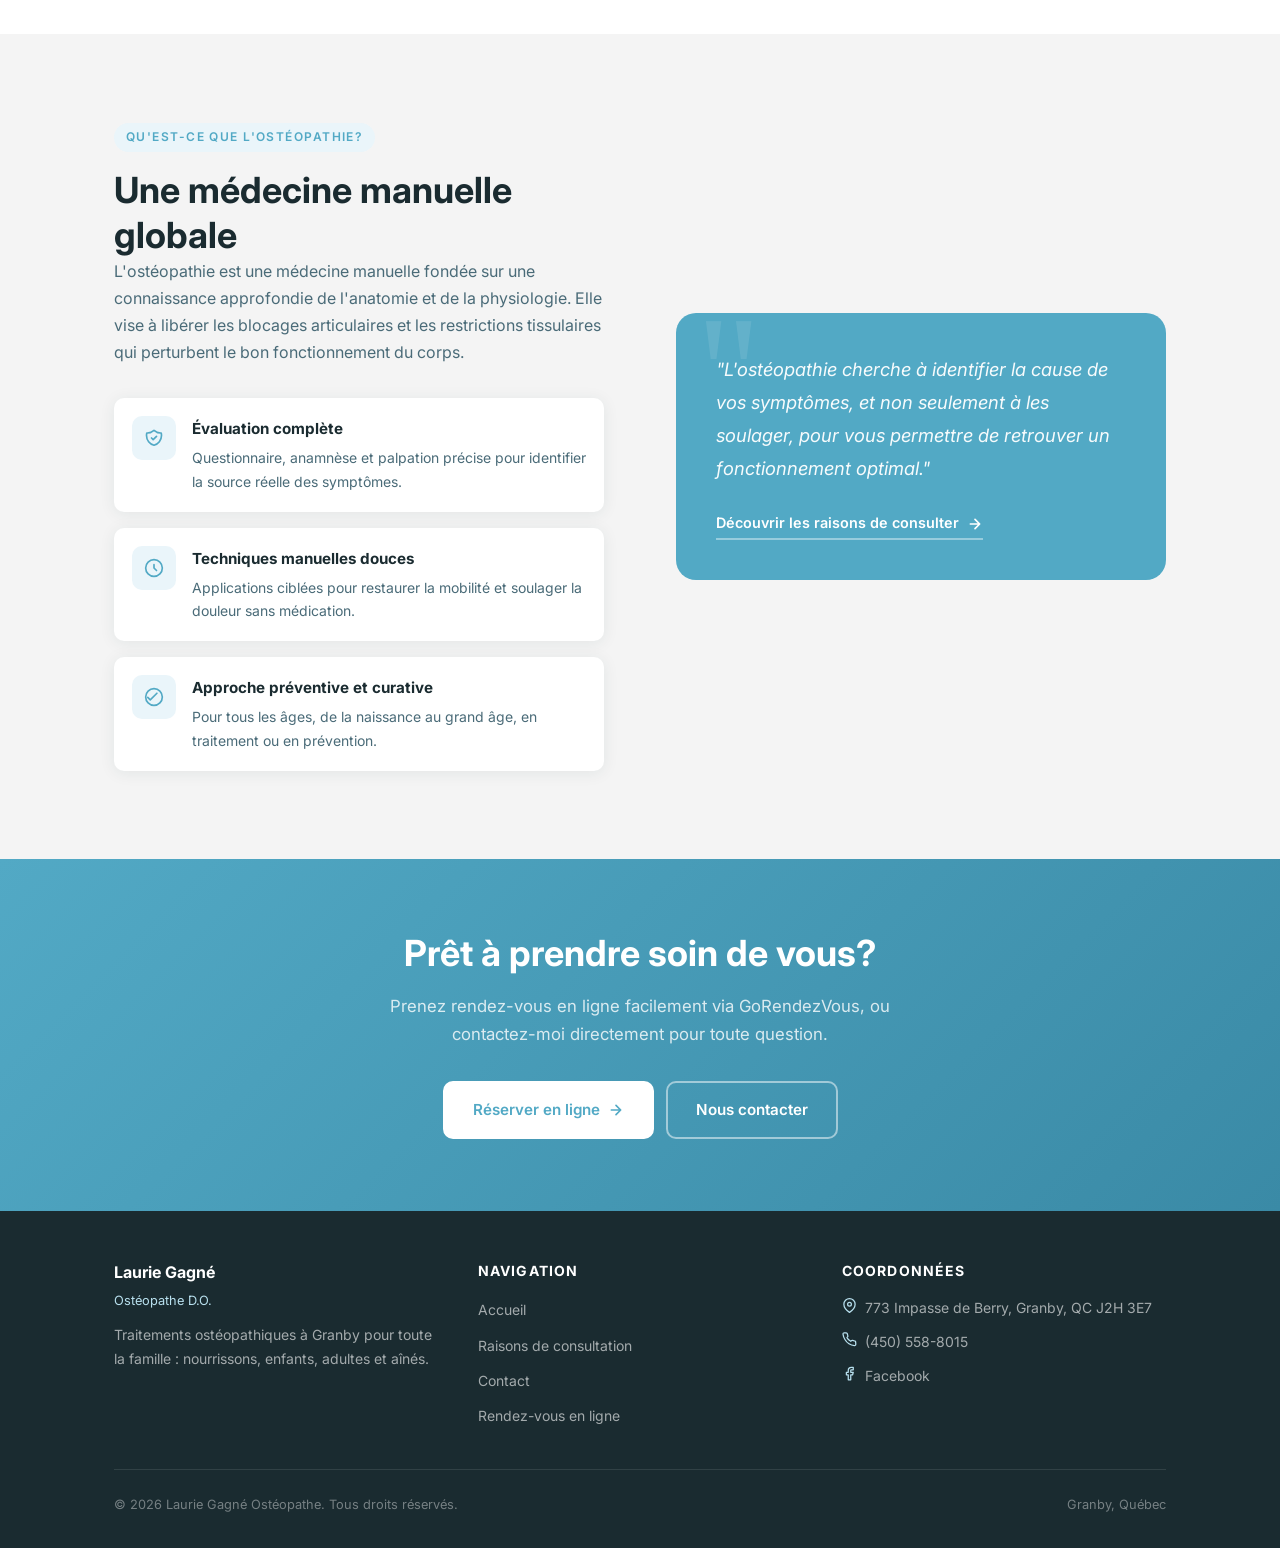
==== commit ec624d56: "add favicon and OpenGraph tags" ====
--- a/index.html
+++ b/index.html
@@ -5,6 +5,13 @@
   <meta name="viewport" content="width=device-width, initial-scale=1.0" />
   <title>Laurie Gagné Ostéopathe – Granby, QC</title>
   <meta name="description" content="Laurie Gagné, ostéopathe diplômée à Granby. Traitements manuels pour nourrissons, enfants, adultes et aînés. Prenez rendez-vous en ligne." />
+  <link rel="icon" type="image/svg+xml" href="favicon.svg" />
+  <meta property="og:type" content="website" />
+  <meta property="og:url" content="https://www.laurieosteopathiegranby.com/" />
+  <meta property="og:title" content="Laurie Gagné Ostéopathe – Granby, QC" />
+  <meta property="og:description" content="Laurie Gagné, ostéopathe diplômée à Granby. Traitements manuels pour nourrissons, enfants, adultes et aînés. Prenez rendez-vous en ligne." />
+  <meta property="og:image" content="https://www.laurieosteopathiegranby.com/public/Laurie_Gagne.jpeg" />
+  <meta name="twitter:card" content="summary_large_image" />
   <link rel="preconnect" href="https://fonts.googleapis.com" />
   <link rel="preconnect" href="https://fonts.gstatic.com" crossorigin />
   <link href="https://fonts.googleapis.com/css2?family=Inter:wght@400;500;600;700&display=swap" rel="stylesheet" />
--- a/styles.css
+++ b/styles.css
@@ -407,6 +407,11 @@
   grid-template-columns: 1fr 1fr;
   gap: 72px;
   align-items: center;
+  direction: rtl;
+}
+
+.about-inner > * {
+  direction: ltr;
 }
 
 .about-content h2 {
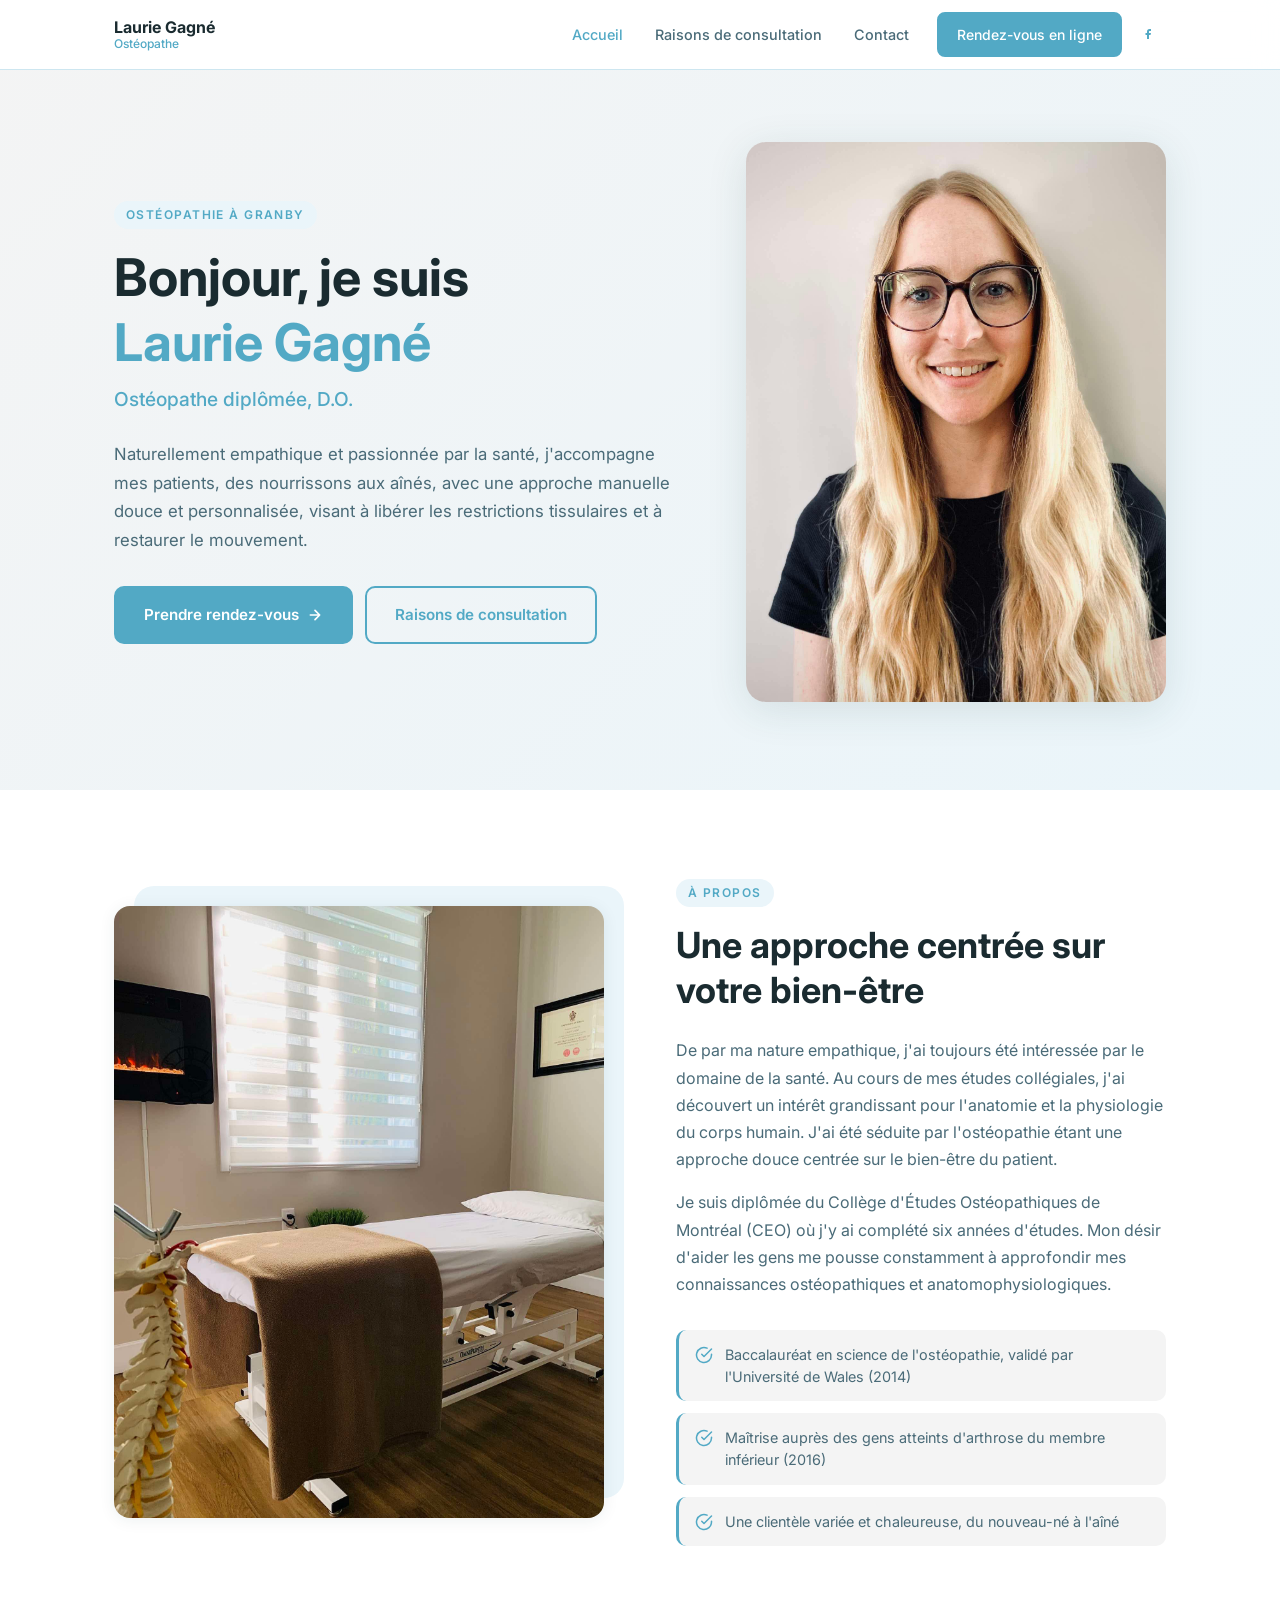
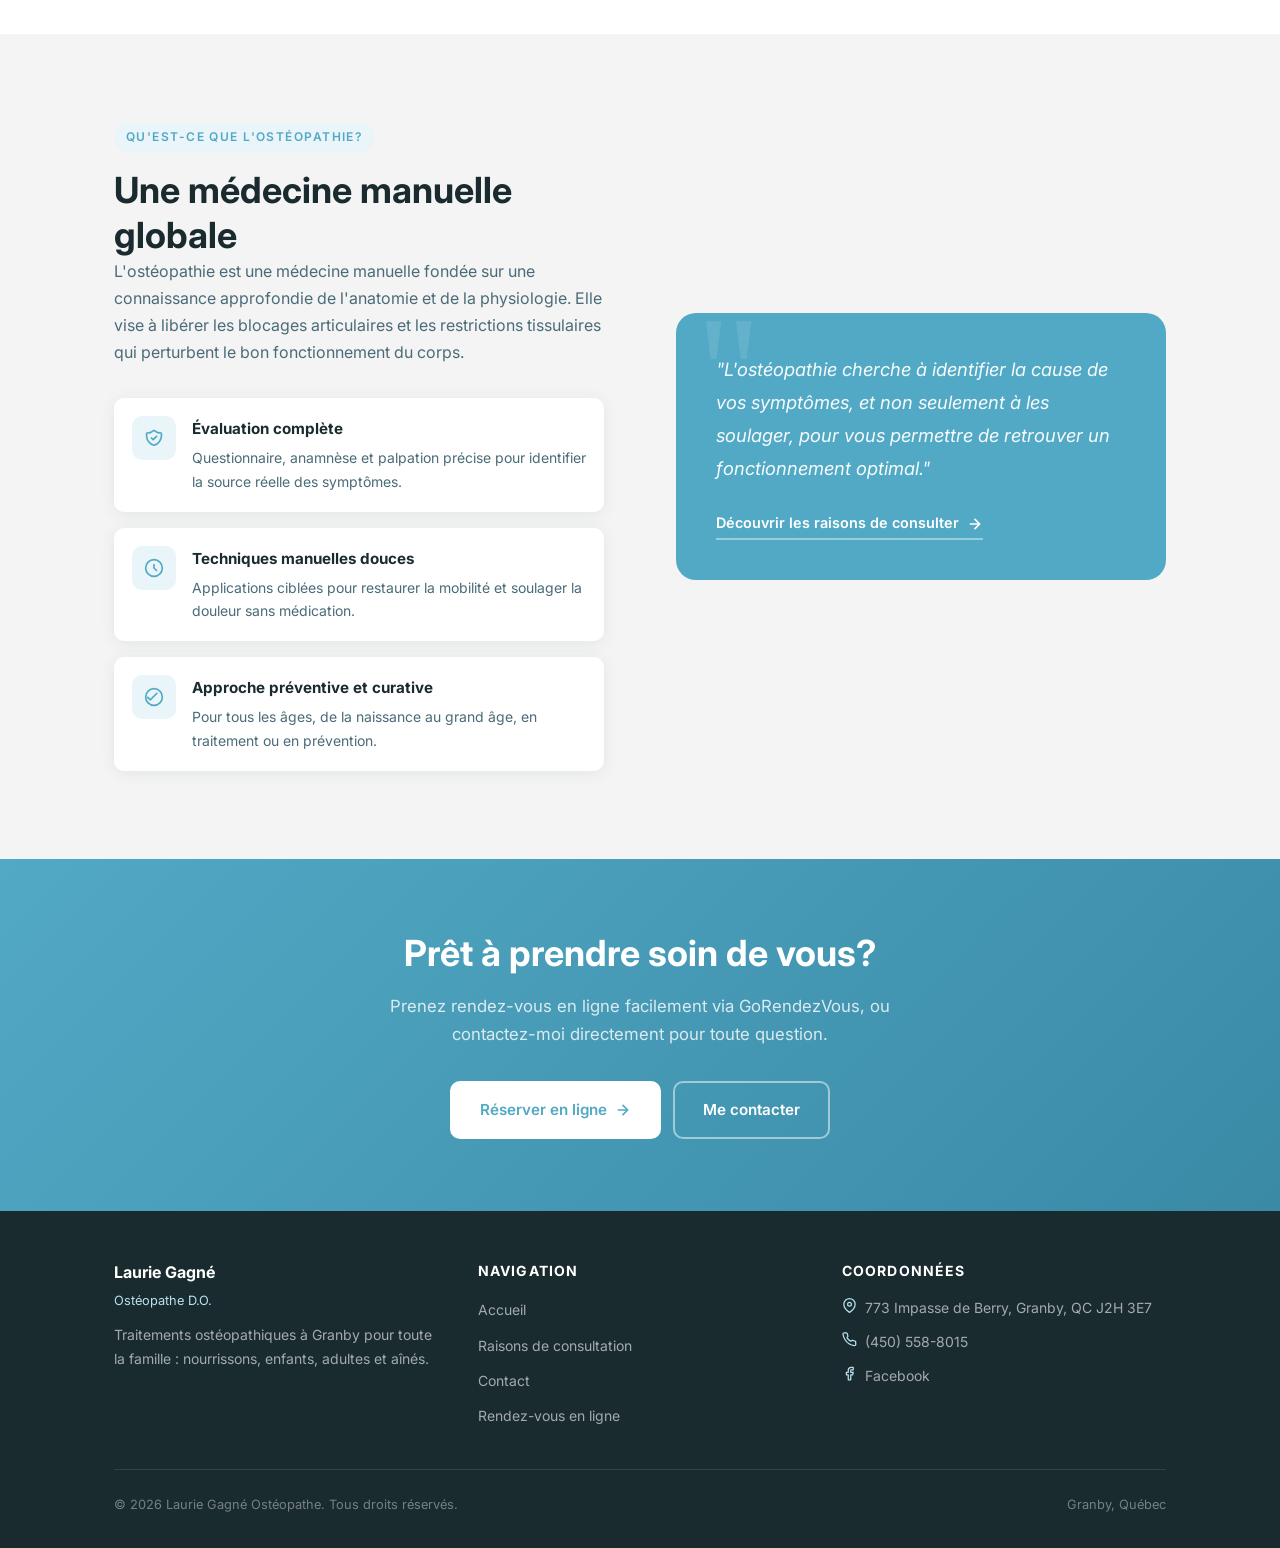
==== commit 48f8389b: "enable clean URLs" ====
--- a/index.html
+++ b/index.html
@@ -182,7 +182,7 @@
             <svg width="16" height="16" viewBox="0 0 24 24" fill="none" stroke="currentColor" stroke-width="2.5" stroke-linecap="round" stroke-linejoin="round"><path d="M5 12h14M12 5l7 7-7 7"/></svg>
           </a>
           <a href="contact.html" class="btn btn-outline" style="color:#fff; border-color:rgba(255,255,255,0.5);">
-            Nous contacter
+            Me contacter
           </a>
         </div>
       </div>
